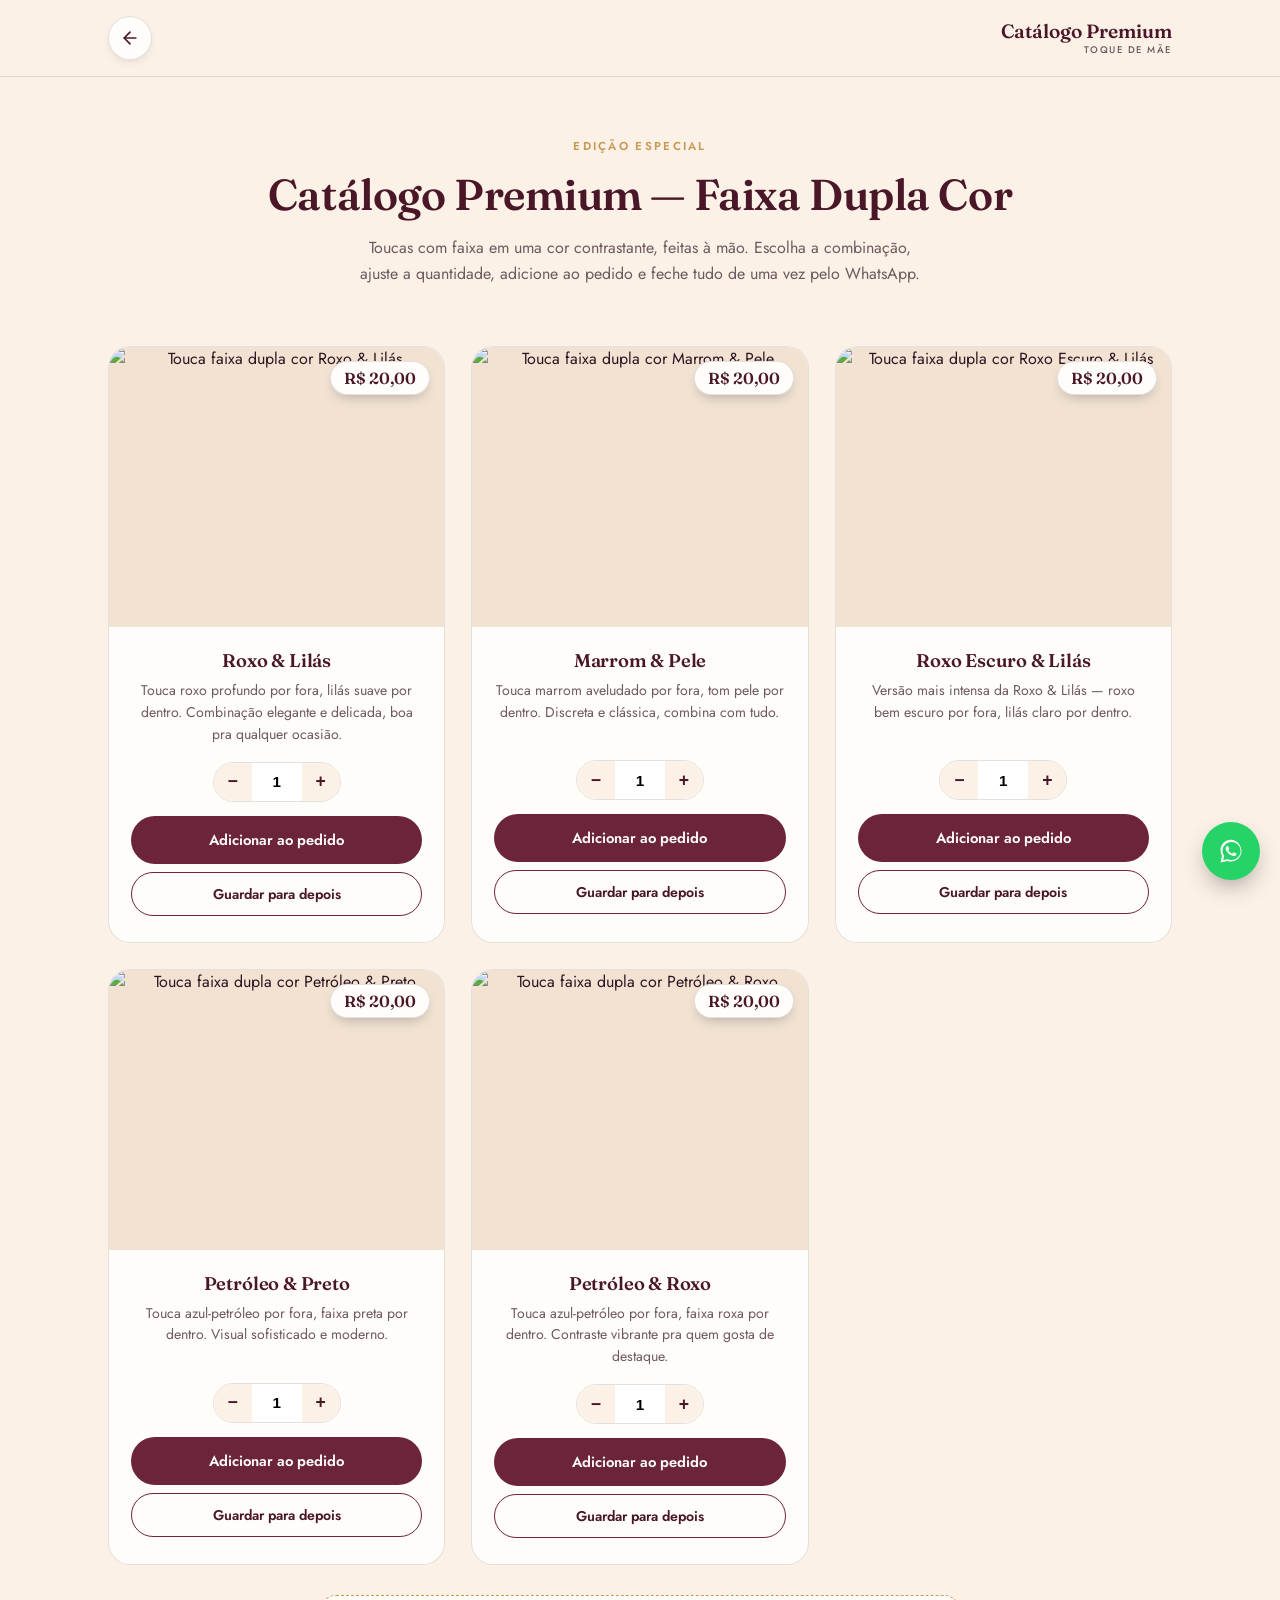
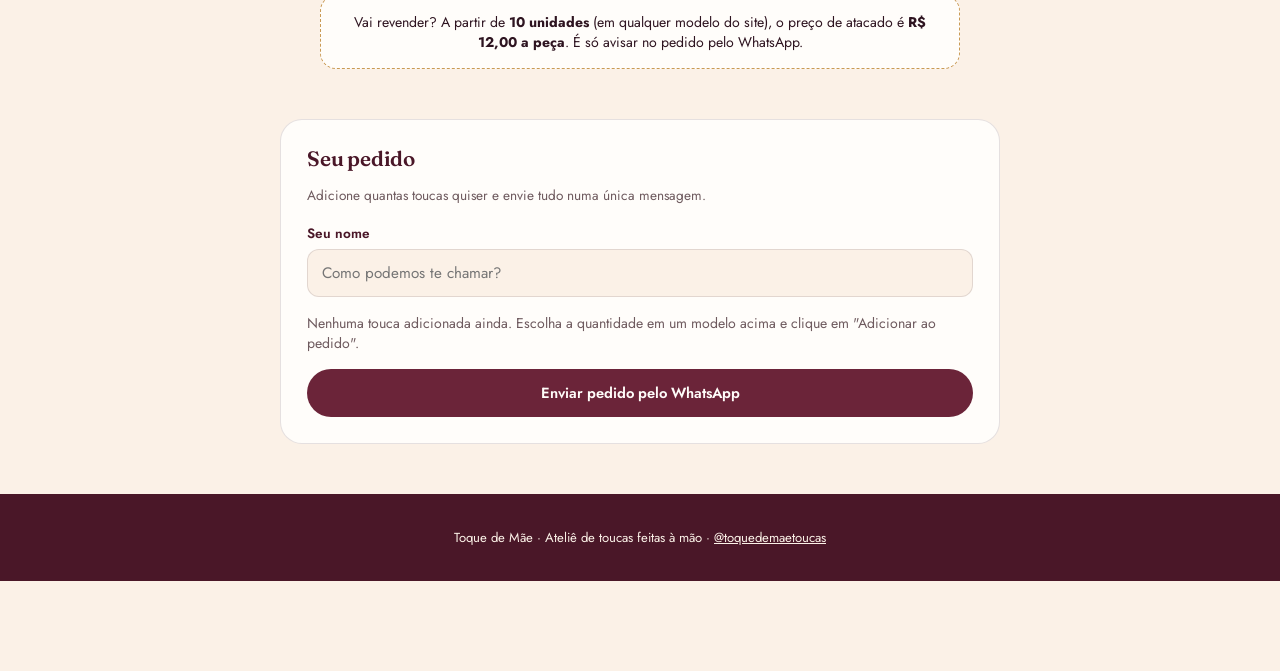
==== catalogo-premium.html @ f6f3ed4c "Add files via upload" ====
<!DOCTYPE html>
<html lang="pt-BR">
<head>
<meta charset="UTF-8">
<meta name="viewport" content="width=device-width, initial-scale=1.0">
<title>Catálogo Premium — Toque de Mãe</title>
<link rel="icon" type="image/jpeg" href="assets/logo-toque-de-mae.jpg">
<link rel="preconnect" href="https://fonts.googleapis.com">
<link rel="preconnect" href="https://fonts.gstatic.com" crossorigin>
<link href="https://fonts.googleapis.com/css2?family=Fraunces:ital,opsz,wght@0,9..144,300;0,9..144,500;0,9..144,600;1,9..144,500&family=Jost:wght@300;400;500;600;700&family=Caveat:wght@500;600&display=swap" rel="stylesheet">
<link rel="stylesheet" href="catalogo-premium.css">
</head>
<body>

<header>
  <div class="nav">
    <a class="back-link" href="index.html" aria-label="Voltar para o site" title="Voltar para o site">
      <svg viewBox="0 0 24 24" fill="none" stroke="currentColor" stroke-width="2" stroke-linecap="round" stroke-linejoin="round"><path d="M19 12H5"/><path d="M12 19l-7-7 7-7"/></svg>
    </a>
    <span class="brand-name">Catálogo Premium<small>Toque de Mãe</small></span>
  </div>
</header>

<div class="hero-p wrap">
  <span class="tag">edição especial</span>
  <h1>Catálogo Premium — Faixa Dupla Cor</h1>
  <p>Toucas com faixa em uma cor contrastante, feitas à mão. Escolha a combinação, ajuste a quantidade, adicione ao pedido e feche tudo de uma vez pelo WhatsApp.</p>
</div>

<div class="wrap">
  <div class="pp-grid">
    
        <div class="pp-card">
          <div class="pp-media">
            <span class="price-tag">R$ 20,00</span>
            <img src="assets/faixa_a_roxo_lilas.jpg" alt="Touca faixa dupla cor Roxo & Lilás" loading="lazy">
          </div>
          <div class="pp-body">
            <h3>Roxo & Lilás</h3>
            <p>Touca roxo profundo por fora, lilás suave por dentro. Combinação elegante e delicada, boa pra qualquer ocasião.</p>
            <div class="qty-control">
              <button type="button" class="pp-qty-minus" data-idx="0" aria-label="Diminuir quantidade">−</button>
              <input type="text" class="pp-qty-value" id="ppQty0" value="1" readonly>
              <button type="button" class="pp-qty-plus" data-idx="0" aria-label="Aumentar quantidade">+</button>
            </div>
            <div class="pp-btn-row">
              <button type="button" class="btn-primary pp-add-btn" data-idx="0" data-nome="Roxo & Lilás">Adicionar ao pedido</button>
              <button type="button" class="btn-ghost pp-save-btn" data-idx="0" data-nome="Roxo & Lilás">Guardar para depois</button>
            </div>
          </div>
        </div>
        <div class="pp-card">
          <div class="pp-media">
            <span class="price-tag">R$ 20,00</span>
            <img src="assets/faixa_b_marrom_pele.jpg" alt="Touca faixa dupla cor Marrom & Pele" loading="lazy">
          </div>
          <div class="pp-body">
            <h3>Marrom & Pele</h3>
            <p>Touca marrom aveludado por fora, tom pele por dentro. Discreta e clássica, combina com tudo.</p>
            <div class="qty-control">
              <button type="button" class="pp-qty-minus" data-idx="1" aria-label="Diminuir quantidade">−</button>
              <input type="text" class="pp-qty-value" id="ppQty1" value="1" readonly>
              <button type="button" class="pp-qty-plus" data-idx="1" aria-label="Aumentar quantidade">+</button>
            </div>
            <div class="pp-btn-row">
              <button type="button" class="btn-primary pp-add-btn" data-idx="1" data-nome="Marrom & Pele">Adicionar ao pedido</button>
              <button type="button" class="btn-ghost pp-save-btn" data-idx="1" data-nome="Marrom & Pele">Guardar para depois</button>
            </div>
          </div>
        </div>
        <div class="pp-card">
          <div class="pp-media">
            <span class="price-tag">R$ 20,00</span>
            <img src="assets/faixa_c_roxo_lilas2.jpg" alt="Touca faixa dupla cor Roxo Escuro & Lilás" loading="lazy">
          </div>
          <div class="pp-body">
            <h3>Roxo Escuro & Lilás</h3>
            <p>Versão mais intensa da Roxo & Lilás — roxo bem escuro por fora, lilás claro por dentro.</p>
            <div class="qty-control">
              <button type="button" class="pp-qty-minus" data-idx="2" aria-label="Diminuir quantidade">−</button>
              <input type="text" class="pp-qty-value" id="ppQty2" value="1" readonly>
              <button type="button" class="pp-qty-plus" data-idx="2" aria-label="Aumentar quantidade">+</button>
            </div>
            <div class="pp-btn-row">
              <button type="button" class="btn-primary pp-add-btn" data-idx="2" data-nome="Roxo Escuro & Lilás">Adicionar ao pedido</button>
              <button type="button" class="btn-ghost pp-save-btn" data-idx="2" data-nome="Roxo Escuro & Lilás">Guardar para depois</button>
            </div>
          </div>
        </div>
        <div class="pp-card">
          <div class="pp-media">
            <span class="price-tag">R$ 20,00</span>
            <img src="assets/faixa_d_petroleo_escuro.jpg" alt="Touca faixa dupla cor Petróleo & Preto" loading="lazy">
          </div>
          <div class="pp-body">
            <h3>Petróleo & Preto</h3>
            <p>Touca azul-petróleo por fora, faixa preta por dentro. Visual sofisticado e moderno.</p>
            <div class="qty-control">
              <button type="button" class="pp-qty-minus" data-idx="3" aria-label="Diminuir quantidade">−</button>
              <input type="text" class="pp-qty-value" id="ppQty3" value="1" readonly>
              <button type="button" class="pp-qty-plus" data-idx="3" aria-label="Aumentar quantidade">+</button>
            </div>
            <div class="pp-btn-row">
              <button type="button" class="btn-primary pp-add-btn" data-idx="3" data-nome="Petróleo & Preto">Adicionar ao pedido</button>
              <button type="button" class="btn-ghost pp-save-btn" data-idx="3" data-nome="Petróleo & Preto">Guardar para depois</button>
            </div>
          </div>
        </div>
        <div class="pp-card">
          <div class="pp-media">
            <span class="price-tag">R$ 20,00</span>
            <img src="assets/faixa_e_petroleo_roxo.jpg" alt="Touca faixa dupla cor Petróleo & Roxo" loading="lazy">
          </div>
          <div class="pp-body">
            <h3>Petróleo & Roxo</h3>
            <p>Touca azul-petróleo por fora, faixa roxa por dentro. Contraste vibrante pra quem gosta de destaque.</p>
            <div class="qty-control">
              <button type="button" class="pp-qty-minus" data-idx="4" aria-label="Diminuir quantidade">−</button>
              <input type="text" class="pp-qty-value" id="ppQty4" value="1" readonly>
              <button type="button" class="pp-qty-plus" data-idx="4" aria-label="Aumentar quantidade">+</button>
            </div>
            <div class="pp-btn-row">
              <button type="button" class="btn-primary pp-add-btn" data-idx="4" data-nome="Petróleo & Roxo">Adicionar ao pedido</button>
              <button type="button" class="btn-ghost pp-save-btn" data-idx="4" data-nome="Petróleo & Roxo">Guardar para depois</button>
            </div>
          </div>
        </div>
  </div>

  <div class="wholesale-note">
    Vai revender? A partir de <b>10 unidades</b> (em qualquer modelo do site), o preço de atacado é <b>R$ 12,00 a peça</b>. É só avisar no pedido pelo WhatsApp.
  </div>

  <div class="cart-section">
    <h2>Seu pedido</h2>
    <p class="sub">Adicione quantas toucas quiser e envie tudo numa única mensagem.</p>

    <div class="cart-name-field">
      <label for="cartName">Seu nome</label>
      <input type="text" id="cartName" placeholder="Como podemos te chamar?">
    </div>

    <div class="cart-list" id="cartList">
      <p class="cart-empty">Nenhuma touca adicionada ainda. Escolha a quantidade em um modelo acima e clique em "Adicionar ao pedido".</p>
    </div>

    <div class="cart-total" id="cartTotal" style="display:none;">
      <span>Total</span>
      <span id="cartTotalValue">R$ 0,00</span>
    </div>

    <div class="cart-error" id="cartError"></div>

    <button type="button" class="btn-primary" id="sendCartBtn">Enviar pedido pelo WhatsApp</button>
  </div>
</div>

<footer>
  Toque de Mãe · Ateliê de toucas feitas à mão · <a href="https://www.instagram.com/toquedemaetoucas" target="_blank" rel="noopener">@toquedemaetoucas</a>
</footer>

<a class="float-whatsapp" href="https://wa.me/558596822257?text=Ol%C3%A1!%20Vim%20pelo%20cat%C3%A1logo%20premium%20e%20queria%20saber%20mais." target="_blank" rel="noopener" aria-label="Falar no WhatsApp">
  <svg viewBox="0 0 32 32" fill="currentColor"><path d="M16.02 3C9.4 3 4 8.4 4 15.02c0 2.25.62 4.36 1.7 6.16L4 29l7.98-1.66a12.9 12.9 0 0 0 4.04.65C22.64 28 28 22.6 28 15.98 28 9.4 22.64 3 16.02 3zm0 23.3c-1.36 0-2.68-.27-3.9-.8l-.28-.13-4.73.98.99-4.62-.18-.3a10.24 10.24 0 0 1-1.6-5.4c0-5.68 4.63-10.3 10.32-10.3 5.68 0 10.3 4.62 10.3 10.3 0 5.7-4.62 10.27-10.32 10.27zm5.66-7.7c-.3-.16-1.83-.9-2.11-1-.28-.1-.49-.16-.7.16-.2.3-.8 1-.98 1.2-.18.2-.36.23-.67.08-.3-.16-1.29-.48-2.45-1.53-.9-.8-1.52-1.8-1.7-2.1-.18-.3-.02-.47.13-.62.14-.14.3-.36.46-.55.15-.18.2-.3.3-.5.1-.2.05-.38-.02-.54-.08-.16-.7-1.7-.96-2.32-.25-.6-.5-.52-.7-.53h-.6c-.2 0-.53.08-.8.38-.28.3-1.06 1.03-1.06 2.5s1.08 2.9 1.24 3.1c.15.2 2.13 3.26 5.17 4.56.72.3 1.28.5 1.72.63.72.23 1.38.2 1.9.12.58-.09 1.83-.75 2.08-1.47.26-.72.26-1.34.18-1.47-.07-.13-.27-.2-.57-.35z"/></svg>
</a>

<script src="catalogo-premium.js"></script>
</body>
</html>
---- catalogo-premium.css ----
:root{
    --cream:#FBF1E7; --cream-deep:#F1E2D2; --paper:#FFFDFA;
    --wine:#6B2439; --wine-deep:#4A1728; --ink:#2E1420; --ink-soft:#6E5A5E;
    --blush:#E9B9B1; --gold:#C99A55; --line: rgba(46,20,32,0.12);
    --radius: 22px; --shadow: 0 18px 40px -22px rgba(74,23,40,0.35);
  }
  *{box-sizing:border-box;}
  html{scroll-behavior:smooth;}
  body{ margin:0; background:var(--cream); color:var(--ink); font-family:'Jost', sans-serif; -webkit-font-smoothing:antialiased; padding-bottom:90px; }
  h1,h2,h3{ font-family:'Fraunces', serif; font-weight:600; margin:0; color:var(--wine-deep); letter-spacing:-0.01em; }
  a{color:inherit;}
  img{display:block;max-width:100%;}
  .wrap{ max-width:1120px; margin:0 auto; padding:0 28px; }
  header{ position:sticky; top:0; z-index:50; background:rgba(251,241,231,0.9); backdrop-filter:blur(10px); border-bottom:1px solid var(--line); }
  .nav{ display:flex; align-items:center; justify-content:space-between; padding:16px 28px; max-width:1120px; margin:0 auto; }
  .brand-name{ font-family:'Fraunces', serif; font-size:1.2rem; font-weight:600; color:var(--wine-deep); text-align:right; }
  .brand-name small{ display:block; font-family:'Jost', sans-serif; font-size:0.6rem; letter-spacing:.16em; text-transform:uppercase; color:var(--ink-soft); font-weight:500; }
  .back-link{
    width:44px; height:44px; border-radius:50%;
    background:var(--paper); border:1.5px solid var(--line);
    display:flex; align-items:center; justify-content:center;
    color:var(--wine-deep); text-decoration:none;
    box-shadow:0 4px 12px -6px rgba(46,20,32,0.25);
    transition:transform .15s ease, background .15s ease;
  }
  .back-link:hover{ background:var(--blush); transform:translateX(-2px); }
  .back-link svg{ width:20px; height:20px; }
  .hero-p{ padding:56px 0 20px; text-align:center; }
  .hero-p .tag{ font-size:0.72rem; letter-spacing:.2em; text-transform:uppercase; color:var(--gold); font-weight:600; }
  .hero-p h1{ font-size:clamp(1.9rem,4vw,2.7rem); margin:12px 0 14px; }
  .hero-p p{ color:var(--ink-soft); max-width:56ch; margin:0 auto; line-height:1.6; }
  .pp-grid{ display:grid; grid-template-columns:repeat(3,1fr); gap:26px; padding:40px 0 20px; }
  .pp-card{ background:var(--paper); border-radius:var(--radius); border:1px solid var(--line); overflow:hidden; text-align:center; }
  .pp-media{ position:relative; height:280px; background:var(--cream-deep); }
  .pp-media img{ width:100%; height:100%; object-fit:cover; }
  .price-tag{ position:absolute; top:14px; right:14px; z-index:2; background:var(--paper); color:var(--wine-deep); font-family:'Fraunces', serif; font-weight:600; font-size:1rem; padding:6px 13px; border-radius:999px; box-shadow:0 6px 14px -6px rgba(0,0,0,0.3); border:1px solid var(--line); }
  .pp-body{ padding:22px 22px 26px; }
  .pp-body h3{ font-size:1.15rem; margin-bottom:8px; }
  .pp-body p{ font-size:0.88rem; color:var(--ink-soft); line-height:1.55; margin:0 0 16px; min-height:64px; }
  .qty-control{ display:flex; align-items:center; gap:0; width:fit-content; margin:0 auto; border:1.5px solid var(--line); border-radius:999px; overflow:hidden; }
  .qty-control button{ width:38px; height:38px; border:none; background:var(--cream); font-size:1.1rem; cursor:pointer; color:var(--wine-deep); font-weight:600; }
  .qty-control button:hover{ background:var(--blush); }
  .qty-control input{ width:50px; text-align:center; border:none; background:#fff; font-size:0.95rem; font-weight:600; height:38px; padding:0; }
  .pp-btn-row{ display:flex; flex-direction:column; gap:8px; margin-top:14px; }
  .btn-primary{ background:var(--wine); color:var(--paper); border:none; padding:13px 22px; border-radius:999px; font-family:'Jost', sans-serif; font-size:0.92rem; font-weight:600; cursor:pointer; text-decoration:none; display:inline-block; transition:transform .18s ease; width:100%; }
  .btn-primary:hover{ transform:translateY(-2px); }
  .btn-ghost{ background:transparent; border:1.5px solid var(--wine); color:var(--wine-deep); padding:11px 22px; border-radius:999px; font-family:'Jost', sans-serif; font-size:0.88rem; font-weight:600; cursor:pointer; width:100%; }
  .btn-ghost:hover{ background:var(--blush); }
  .wholesale-note{ text-align:center; max-width:640px; margin:10px auto 50px; background:var(--paper); border:1.5px dashed var(--gold); border-radius:16px; padding:16px 20px; font-size:0.88rem; color:var(--ink); }

  /* ---------- cart ---------- */
  .cart-section{ max-width:720px; margin:10px auto 50px; background:var(--paper); border:1px solid var(--line); border-radius:var(--radius); padding:26px; }
  .cart-section h2{ font-size:1.3rem; margin-bottom:6px; }
  .cart-section .sub{ font-size:0.85rem; color:var(--ink-soft); margin-bottom:18px; }
  .cart-name-field{ margin-bottom:16px; }
  .cart-name-field label{ display:block; font-size:0.85rem; font-weight:600; color:var(--wine-deep); margin-bottom:6px; }
  .cart-name-field input{
    width:100%; font-family:'Jost', sans-serif; font-size:0.95rem; padding:12px 14px;
    border-radius:12px; border:1.5px solid var(--line); background:var(--cream); color:var(--ink);
  }
  .cart-list{ margin-bottom:16px; }
  .cart-empty{ font-size:0.88rem; color:var(--ink-soft); }
  .cart-item{ display:flex; justify-content:space-between; align-items:center; gap:12px; padding:12px 0; border-top:1px dashed var(--line); font-size:0.9rem; }
  .cart-item:first-child{ border-top:none; }
  .cart-item .ci-remove{ border:none; background:none; color:var(--wine); font-size:0.8rem; font-weight:600; cursor:pointer; }
  .cart-total{ display:flex; justify-content:space-between; font-weight:600; font-size:1rem; color:var(--wine-deep); padding-top:14px; border-top:1.5px solid var(--line); margin-bottom:18px; }
  .cart-error{ color:var(--wine); font-size:0.85rem; margin-bottom:12px; display:none; }
  .cart-error.show{ display:block; }
  .cart-saved-msg{ color:var(--wine); font-size:0.85rem; margin-top:10px; display:none; }
  .cart-saved-msg.show{ display:block; }

  footer{ background:var(--wine-deep); color:var(--cream); padding:34px 0; text-align:center; font-size:0.82rem; }
  footer a{ color:var(--cream); text-decoration:underline; }
  .float-whatsapp{ position:fixed; right:20px; bottom:20px; z-index:60; background:#25D366; color:#fff; width:58px; height:58px; border-radius:50%; display:flex; align-items:center; justify-content:center; box-shadow:0 10px 26px -8px rgba(0,0,0,0.45); text-decoration:none; }
  .float-whatsapp svg{ width:28px; height:28px; }
  @media (max-width:900px){ .pp-grid{ grid-template-columns:1fr 1fr; } }
  @media (max-width:600px){ .pp-grid{ grid-template-columns:1fr; } .nav{padding:14px 20px;} }
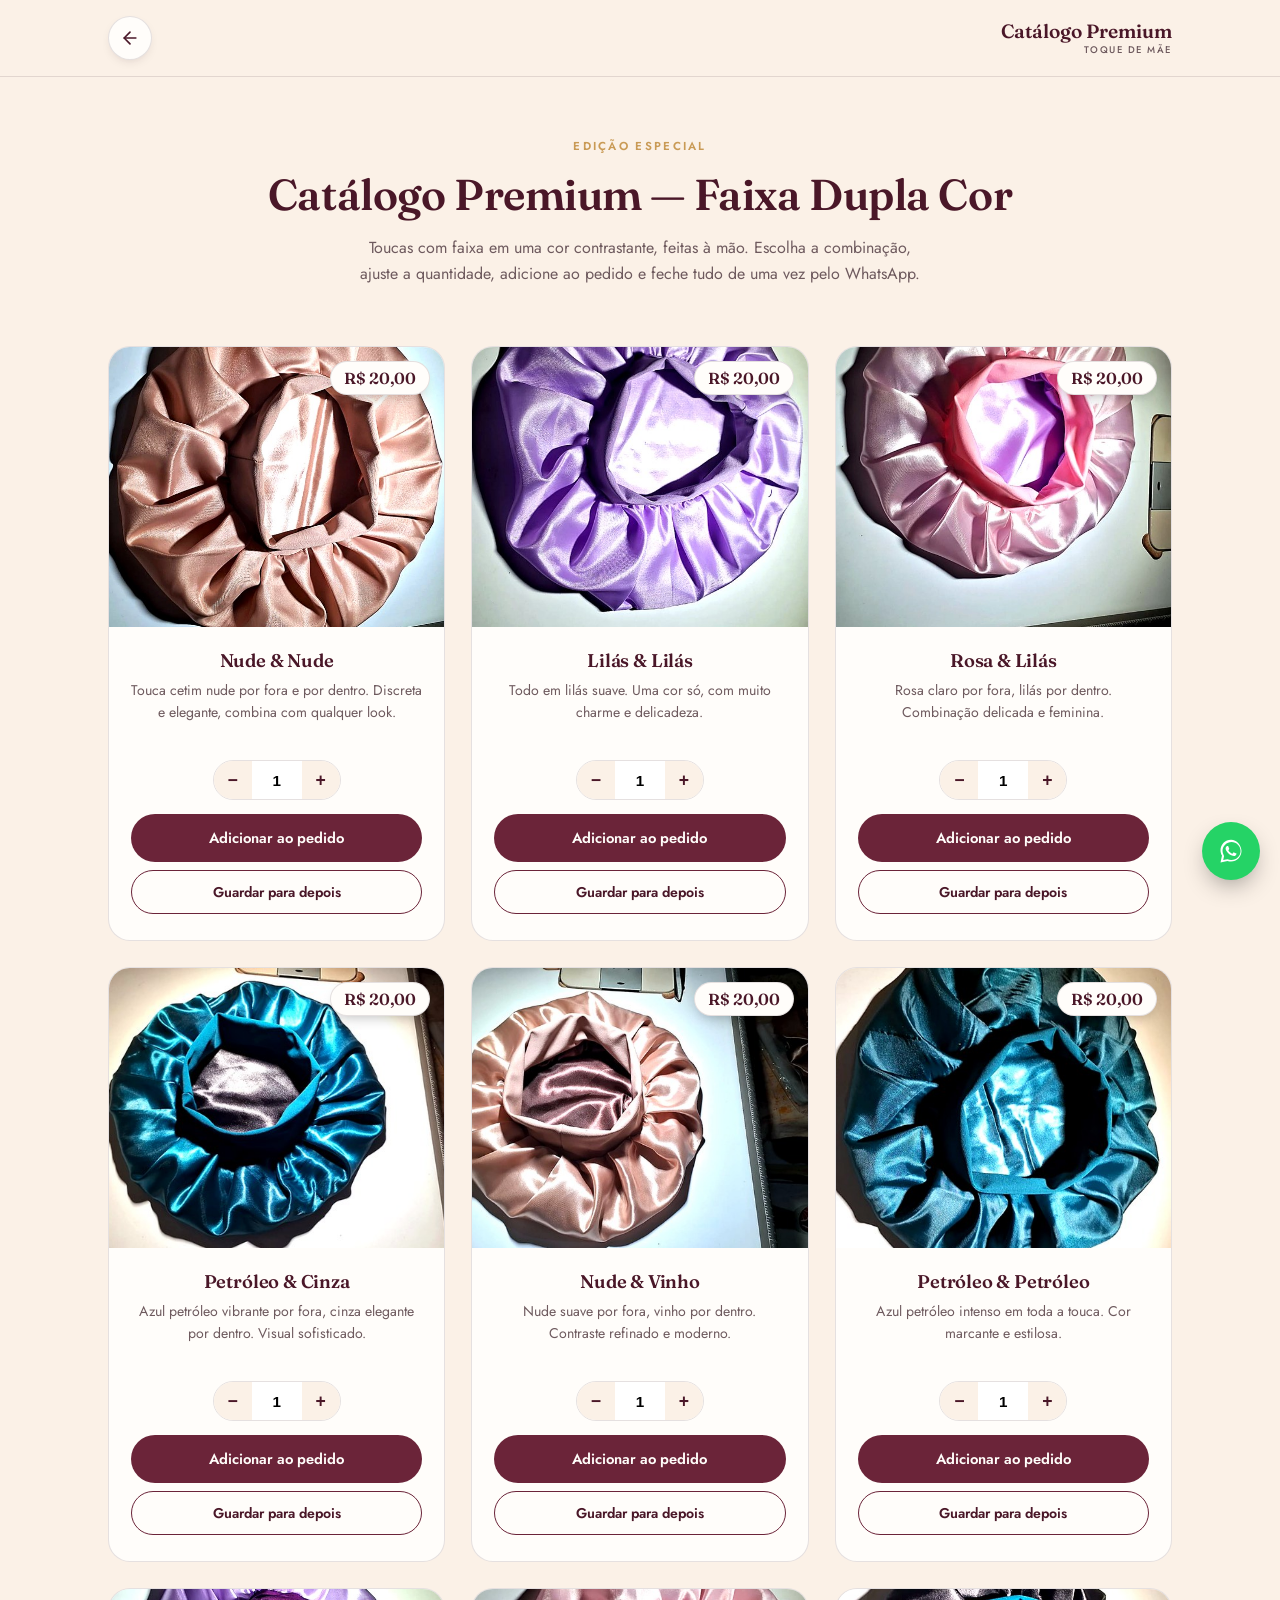
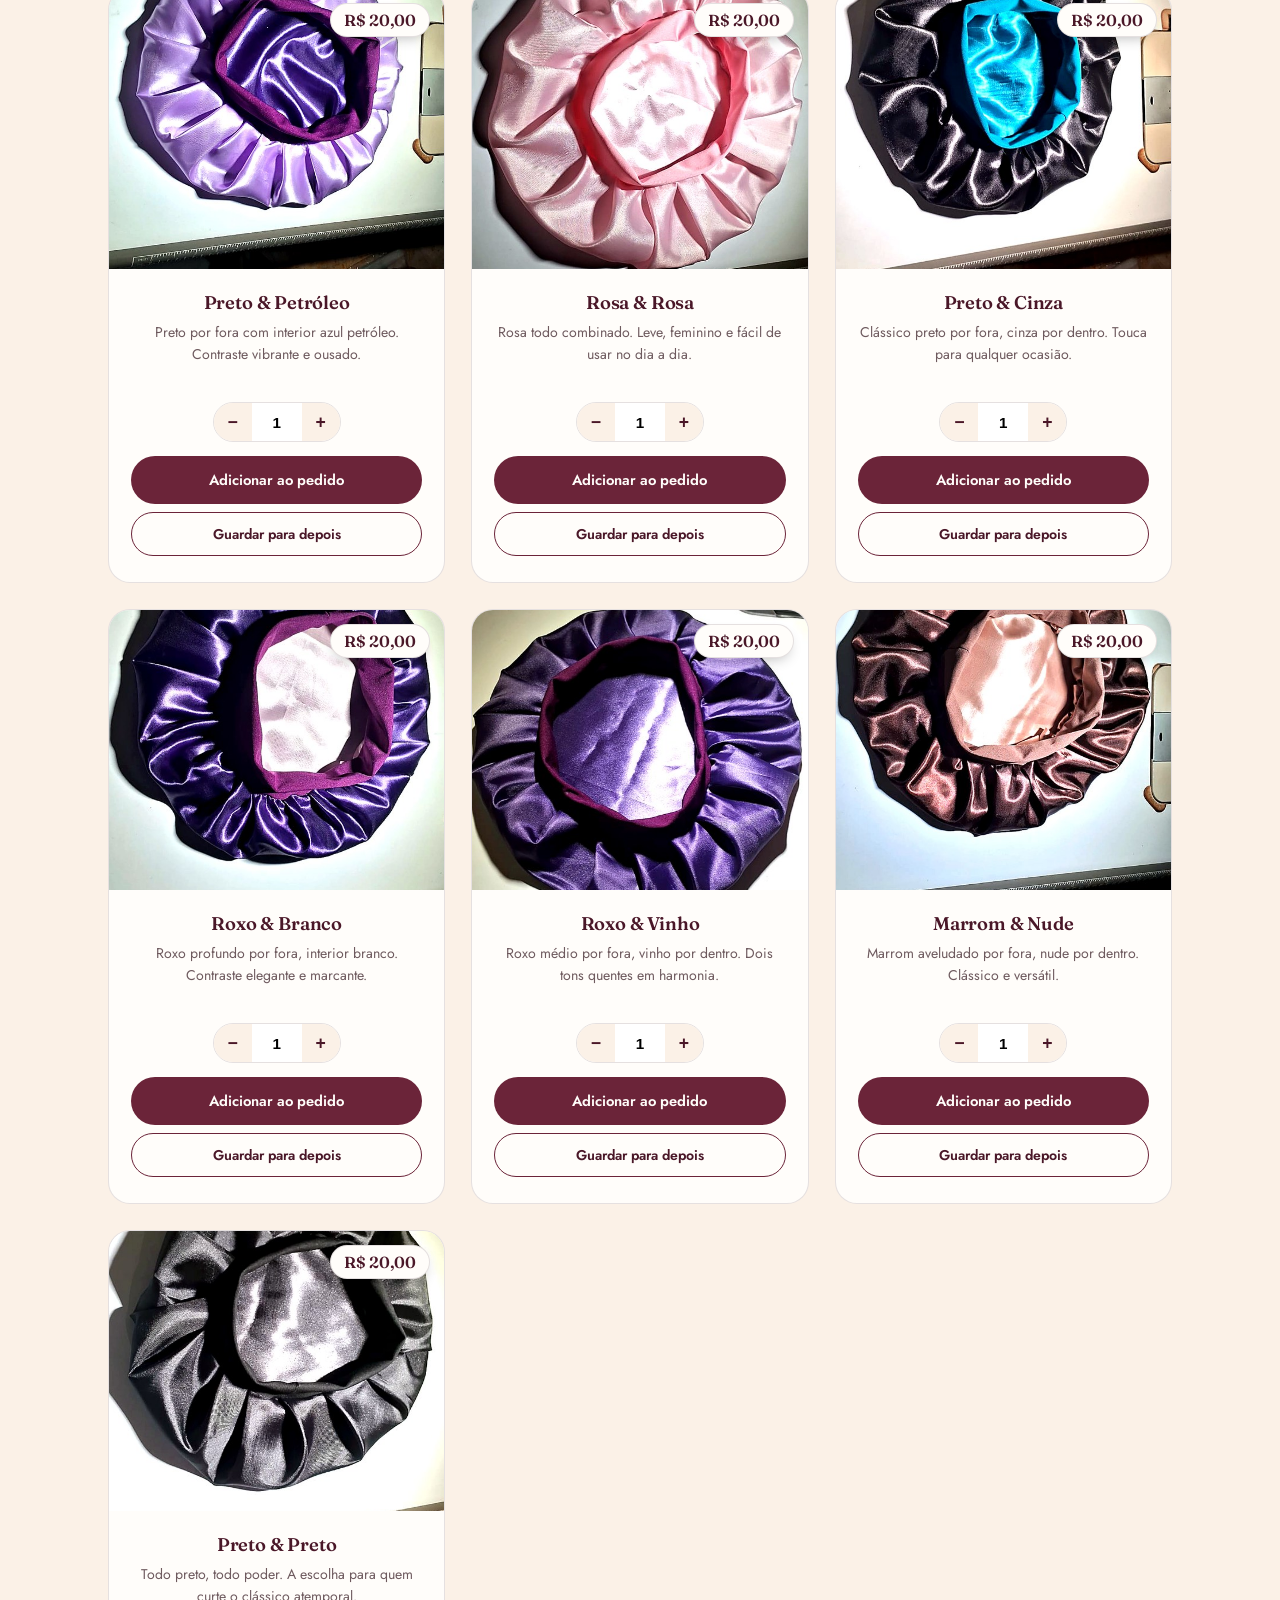
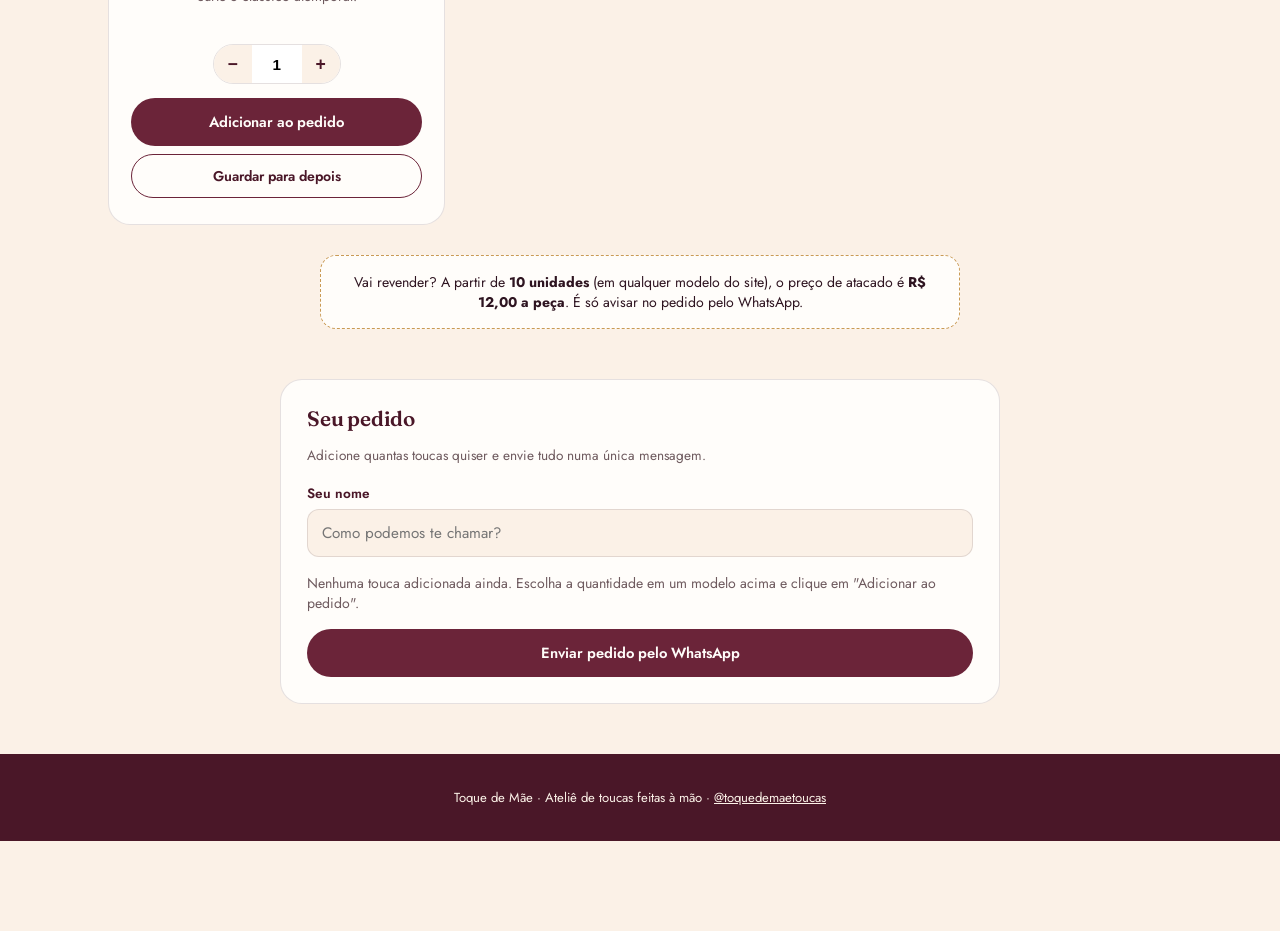
==== commit 461d4385: "Update catalogo-premium.html" ====
--- a/catalogo-premium.html
+++ b/catalogo-premium.html
@@ -4,17 +4,96 @@
 <meta charset="UTF-8">
 <meta name="viewport" content="width=device-width, initial-scale=1.0">
 <title>Catálogo Premium — Toque de Mãe</title>
-<link rel="icon" type="image/jpeg" href="assets/logo-toque-de-mae.jpg">
+<link rel="icon" type="image/jpeg" href="[data-uri]">
 <link rel="preconnect" href="https://fonts.googleapis.com">
 <link rel="preconnect" href="https://fonts.gstatic.com" crossorigin>
 <link href="https://fonts.googleapis.com/css2?family=Fraunces:ital,opsz,wght@0,9..144,300;0,9..144,500;0,9..144,600;1,9..144,500&family=Jost:wght@300;400;500;600;700&family=Caveat:wght@500;600&display=swap" rel="stylesheet">
-<link rel="stylesheet" href="catalogo-premium.css">
+<style>
+:root{
+    --cream:#FBF1E7; --cream-deep:#F1E2D2; --paper:#FFFDFA;
+    --wine:#6B2439; --wine-deep:#4A1728; --ink:#2E1420; --ink-soft:#6E5A5E;
+    --blush:#E9B9B1; --gold:#C99A55; --line: rgba(46,20,32,0.12);
+    --radius: 22px; --shadow: 0 18px 40px -22px rgba(74,23,40,0.35);
+  }
+  *{box-sizing:border-box;}
+  html{scroll-behavior:smooth;}
+  body{ margin:0; background:var(--cream); color:var(--ink); font-family:'Jost', sans-serif; -webkit-font-smoothing:antialiased; padding-bottom:90px; }
+  h1,h2,h3{ font-family:'Fraunces', serif; font-weight:600; margin:0; color:var(--wine-deep); letter-spacing:-0.01em; }
+  a{color:inherit;}
+  img{display:block;max-width:100%;}
+  .wrap{ max-width:1120px; margin:0 auto; padding:0 28px; }
+  header{ position:sticky; top:0; z-index:50; background:rgba(251,241,231,0.9); backdrop-filter:blur(10px); border-bottom:1px solid var(--line); }
+  .nav{ display:flex; align-items:center; justify-content:space-between; padding:16px 28px; max-width:1120px; margin:0 auto; }
+  .brand-name{ font-family:'Fraunces', serif; font-size:1.2rem; font-weight:600; color:var(--wine-deep); text-align:right; }
+  .brand-name small{ display:block; font-family:'Jost', sans-serif; font-size:0.6rem; letter-spacing:.16em; text-transform:uppercase; color:var(--ink-soft); font-weight:500; }
+  .back-link{
+    width:44px; height:44px; border-radius:50%;
+    background:var(--paper); border:1.5px solid var(--line);
+    display:flex; align-items:center; justify-content:center;
+    color:var(--wine-deep); text-decoration:none;
+    box-shadow:0 4px 12px -6px rgba(46,20,32,0.25);
+    transition:transform .15s ease, background .15s ease;
+  }
+  .back-link:hover{ background:var(--blush); transform:translateX(-2px); }
+  .back-link svg{ width:20px; height:20px; }
+  .hero-p{ padding:56px 0 20px; text-align:center; }
+  .hero-p .tag{ font-size:0.72rem; letter-spacing:.2em; text-transform:uppercase; color:var(--gold); font-weight:600; }
+  .hero-p h1{ font-size:clamp(1.9rem,4vw,2.7rem); margin:12px 0 14px; }
+  .hero-p p{ color:var(--ink-soft); max-width:56ch; margin:0 auto; line-height:1.6; }
+  .pp-grid{ display:grid; grid-template-columns:repeat(3,1fr); gap:26px; padding:40px 0 20px; }
+  .pp-card{ background:var(--paper); border-radius:var(--radius); border:1px solid var(--line); overflow:hidden; text-align:center; }
+  .pp-media{ position:relative; height:280px; background:var(--cream-deep); }
+  .pp-media img{ width:100%; height:100%; object-fit:cover; }
+  .price-tag{ position:absolute; top:14px; right:14px; z-index:2; background:var(--paper); color:var(--wine-deep); font-family:'Fraunces', serif; font-weight:600; font-size:1rem; padding:6px 13px; border-radius:999px; box-shadow:0 6px 14px -6px rgba(0,0,0,0.3); border:1px solid var(--line); }
+  .pp-body{ padding:22px 22px 26px; }
+  .pp-body h3{ font-size:1.15rem; margin-bottom:8px; }
+  .pp-body p{ font-size:0.88rem; color:var(--ink-soft); line-height:1.55; margin:0 0 16px; min-height:64px; }
+  .qty-control{ display:flex; align-items:center; gap:0; width:fit-content; margin:0 auto; border:1.5px solid var(--line); border-radius:999px; overflow:hidden; }
+  .qty-control button{ width:38px; height:38px; border:none; background:var(--cream); font-size:1.1rem; cursor:pointer; color:var(--wine-deep); font-weight:600; }
+  .qty-control button:hover{ background:var(--blush); }
+  .qty-control input{ width:50px; text-align:center; border:none; background:#fff; font-size:0.95rem; font-weight:600; height:38px; padding:0; }
+  .pp-btn-row{ display:flex; flex-direction:column; gap:8px; margin-top:14px; }
+  .btn-primary{ background:var(--wine); color:var(--paper); border:none; padding:13px 22px; border-radius:999px; font-family:'Jost', sans-serif; font-size:0.92rem; font-weight:600; cursor:pointer; text-decoration:none; display:inline-block; transition:transform .18s ease; width:100%; }
+  .btn-primary:hover{ transform:translateY(-2px); }
+  .btn-ghost{ background:transparent; border:1.5px solid var(--wine); color:var(--wine-deep); padding:11px 22px; border-radius:999px; font-family:'Jost', sans-serif; font-size:0.88rem; font-weight:600; cursor:pointer; width:100%; }
+  .btn-ghost:hover{ background:var(--blush); }
+  .wholesale-note{ text-align:center; max-width:640px; margin:10px auto 50px; background:var(--paper); border:1.5px dashed var(--gold); border-radius:16px; padding:16px 20px; font-size:0.88rem; color:var(--ink); }
+
+  /* ---------- cart ---------- */
+  .cart-section{ max-width:720px; margin:10px auto 50px; background:var(--paper); border:1px solid var(--line); border-radius:var(--radius); padding:26px; }
+  .cart-section h2{ font-size:1.3rem; margin-bottom:6px; }
+  .cart-section .sub{ font-size:0.85rem; color:var(--ink-soft); margin-bottom:18px; }
+  .cart-name-field{ margin-bottom:16px; }
+  .cart-name-field label{ display:block; font-size:0.85rem; font-weight:600; color:var(--wine-deep); margin-bottom:6px; }
+  .cart-name-field input{
+    width:100%; font-family:'Jost', sans-serif; font-size:0.95rem; padding:12px 14px;
+    border-radius:12px; border:1.5px solid var(--line); background:var(--cream); color:var(--ink);
+  }
+  .cart-list{ margin-bottom:16px; }
+  .cart-empty{ font-size:0.88rem; color:var(--ink-soft); }
+  .cart-item{ display:flex; justify-content:space-between; align-items:center; gap:12px; padding:12px 0; border-top:1px dashed var(--line); font-size:0.9rem; }
+  .cart-item:first-child{ border-top:none; }
+  .cart-item .ci-remove{ border:none; background:none; color:var(--wine); font-size:0.8rem; font-weight:600; cursor:pointer; }
+  .cart-total{ display:flex; justify-content:space-between; font-weight:600; font-size:1rem; color:var(--wine-deep); padding-top:14px; border-top:1.5px solid var(--line); margin-bottom:18px; }
+  .cart-error{ color:var(--wine); font-size:0.85rem; margin-bottom:12px; display:none; }
+  .cart-error.show{ display:block; }
+  .cart-saved-msg{ color:var(--wine); font-size:0.85rem; margin-top:10px; display:none; }
+  .cart-saved-msg.show{ display:block; }
+
+  footer{ background:var(--wine-deep); color:var(--cream); padding:34px 0; text-align:center; font-size:0.82rem; }
+  footer a{ color:var(--cream); text-decoration:underline; }
+  .float-whatsapp{ position:fixed; right:20px; bottom:20px; z-index:60; background:#25D366; color:#fff; width:58px; height:58px; border-radius:50%; display:flex; align-items:center; justify-content:center; box-shadow:0 10px 26px -8px rgba(0,0,0,0.45); text-decoration:none; }
+  .float-whatsapp svg{ width:28px; height:28px; }
+  @media (max-width:900px){ .pp-grid{ grid-template-columns:1fr 1fr; } }
+  @media (max-width:600px){ .pp-grid{ grid-template-columns:1fr; } .nav{padding:14px 20px;} }
+
+</style>
 </head>
 <body>
 
 <header>
   <div class="nav">
-    <a class="back-link" href="index.html" aria-label="Voltar para o site" title="Voltar para o site">
+    <a class="back-link" href="toque-de-mae.html" aria-label="Voltar para o site" title="Voltar para o site">
       <svg viewBox="0 0 24 24" fill="none" stroke="currentColor" stroke-width="2" stroke-linecap="round" stroke-linejoin="round"><path d="M19 12H5"/><path d="M12 19l-7-7 7-7"/></svg>
     </a>
     <span class="brand-name">Catálogo Premium<small>Toque de Mãe</small></span>
@@ -29,103 +108,254 @@
 
 <div class="wrap">
   <div class="pp-grid">
-    
-        <div class="pp-card">
-          <div class="pp-media">
-            <span class="price-tag">R$ 20,00</span>
-            <img src="assets/faixa_a_roxo_lilas.jpg" alt="Touca faixa dupla cor Roxo & Lilás" loading="lazy">
-          </div>
-          <div class="pp-body">
-            <h3>Roxo & Lilás</h3>
-            <p>Touca roxo profundo por fora, lilás suave por dentro. Combinação elegante e delicada, boa pra qualquer ocasião.</p>
-            <div class="qty-control">
-              <button type="button" class="pp-qty-minus" data-idx="0" aria-label="Diminuir quantidade">−</button>
+        <div class="pp-card">
+          <div class="pp-media">
+            <span class="price-tag">R$ 20,00</span>
+            <img src="[data-uri]" alt="Touca dupla face Nude & Nude" loading="lazy">
+          </div>
+          <div class="pp-body">
+            <h3>Nude & Nude</h3>
+            <p>Touca cetim nude por fora e por dentro. Discreta e elegante, combina com qualquer look.</p>
+            <div class="qty-control">
+              <button type="button" class="pp-qty-minus" data-idx="0" aria-label="Diminuir">−</button>
               <input type="text" class="pp-qty-value" id="ppQty0" value="1" readonly>
-              <button type="button" class="pp-qty-plus" data-idx="0" aria-label="Aumentar quantidade">+</button>
-            </div>
-            <div class="pp-btn-row">
-              <button type="button" class="btn-primary pp-add-btn" data-idx="0" data-nome="Roxo & Lilás">Adicionar ao pedido</button>
-              <button type="button" class="btn-ghost pp-save-btn" data-idx="0" data-nome="Roxo & Lilás">Guardar para depois</button>
-            </div>
-          </div>
-        </div>
-        <div class="pp-card">
-          <div class="pp-media">
-            <span class="price-tag">R$ 20,00</span>
-            <img src="assets/faixa_b_marrom_pele.jpg" alt="Touca faixa dupla cor Marrom & Pele" loading="lazy">
-          </div>
-          <div class="pp-body">
-            <h3>Marrom & Pele</h3>
-            <p>Touca marrom aveludado por fora, tom pele por dentro. Discreta e clássica, combina com tudo.</p>
-            <div class="qty-control">
-              <button type="button" class="pp-qty-minus" data-idx="1" aria-label="Diminuir quantidade">−</button>
+              <button type="button" class="pp-qty-plus" data-idx="0" aria-label="Aumentar">+</button>
+            </div>
+            <div class="pp-btn-row">
+              <button type="button" class="btn-primary pp-add-btn" data-idx="0" data-nome="Nude & Nude">Adicionar ao pedido</button>
+              <button type="button" class="btn-ghost pp-save-btn" data-idx="0" data-nome="Nude & Nude">Guardar para depois</button>
+            </div>
+          </div>
+        </div>
+        <div class="pp-card">
+          <div class="pp-media">
+            <span class="price-tag">R$ 20,00</span>
+            <img src="[data-uri]